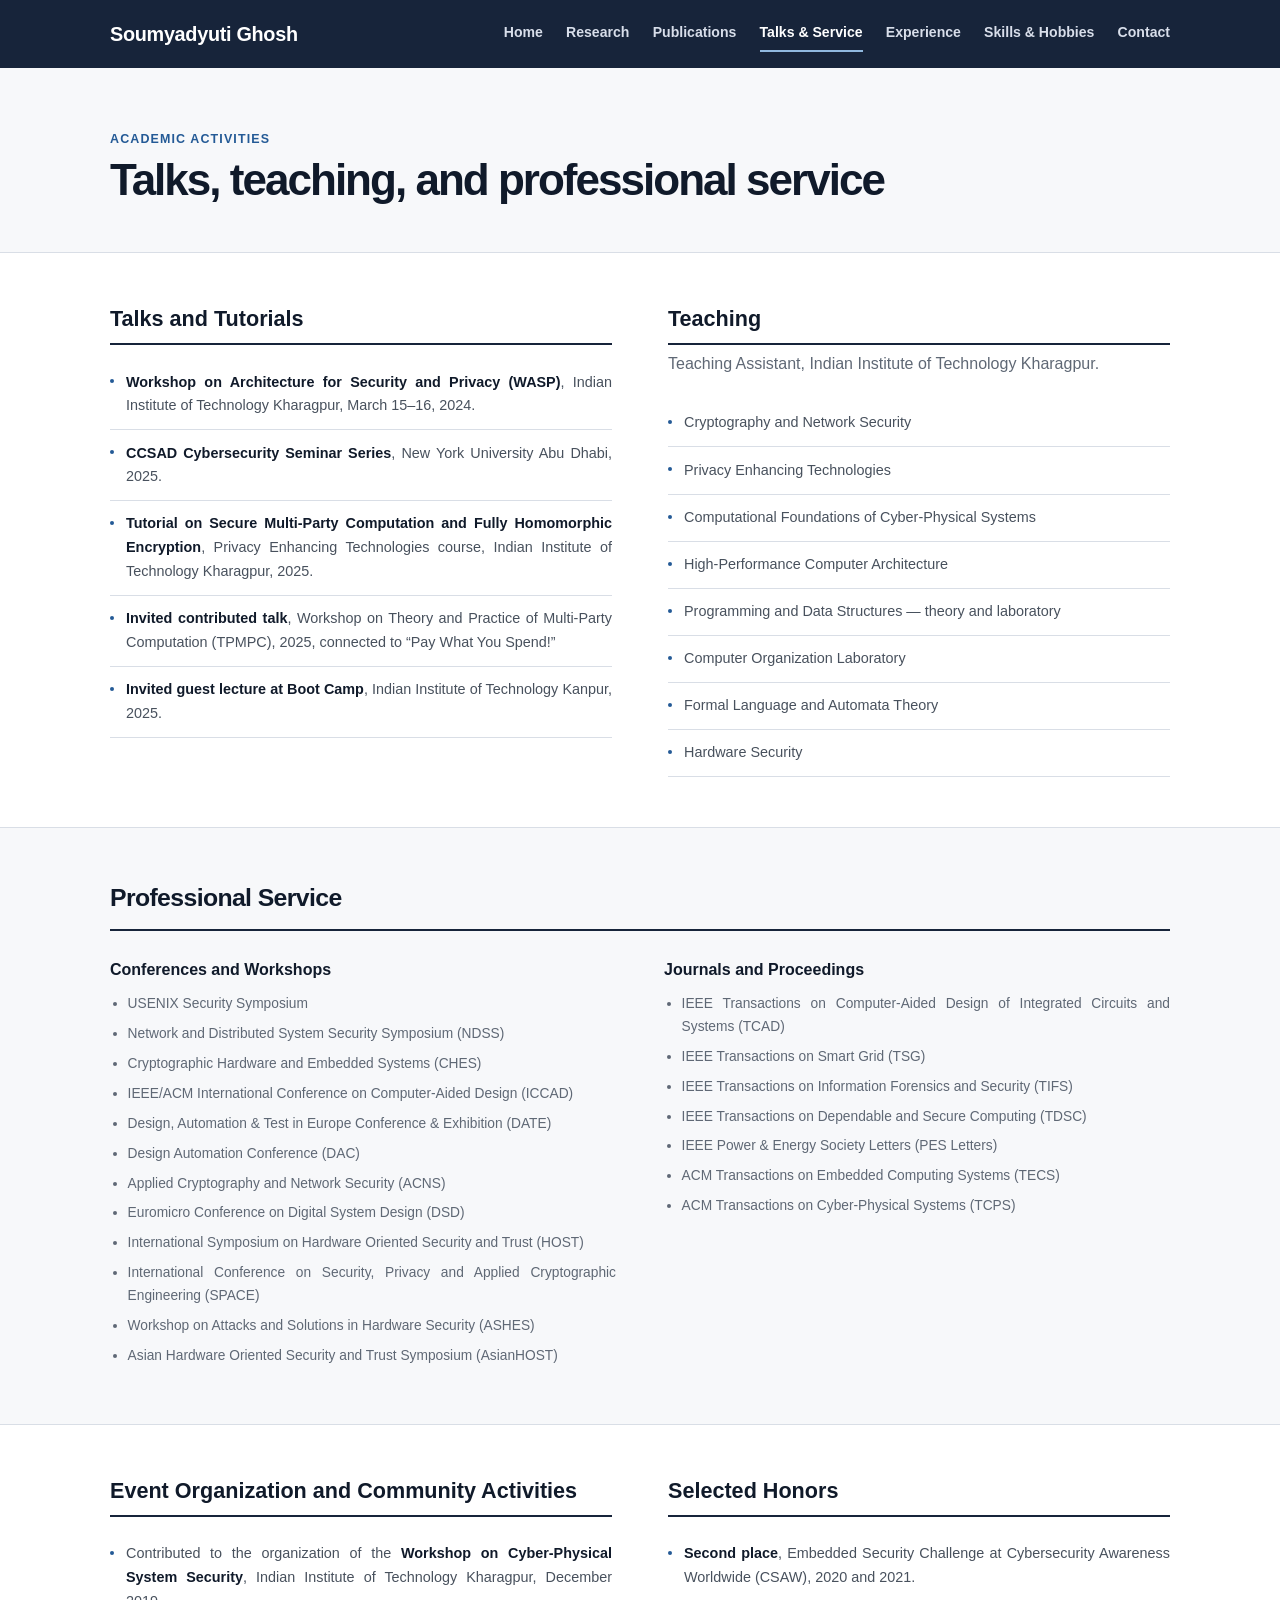
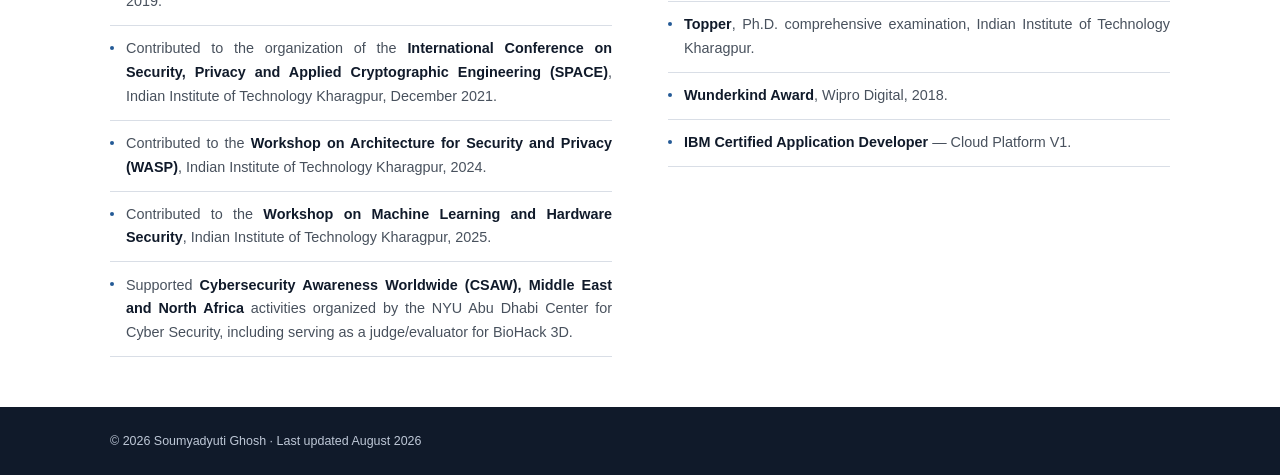
==== activities.html @ 859b3f40 "CV" ====
<!doctype html>
<html lang="en">
<head>
  <meta charset="utf-8">
  <meta name="viewport" content="width=device-width, initial-scale=1">
  <title>Talks and Service | Soumyadyuti Ghosh</title>
  <meta name="description" content="Talks, tutorials, teaching, professional service, event contributions, and honors of Soumyadyuti Ghosh.">
  <meta name="theme-color" content="#17243a">
  <link rel="icon" href="assets/favicon.svg" type="image/svg+xml">
  <link rel="stylesheet" href="assets/styles.css">
  <script>document.documentElement.classList.add('js');</script>
  <script src="assets/site.js" defer></script>
</head>
<body>
  <a class="skip-link" href="#main-content">Skip to content</a>
  <header class="site-header">
    <div class="container nav-wrap">
      <a class="site-name" href="index.html">Soumyadyuti Ghosh</a>
      <button class="nav-toggle" type="button" aria-expanded="false" aria-controls="site-navigation" aria-label="Open navigation"><svg viewBox="0 0 24 24" fill="none" stroke="currentColor" stroke-width="2" aria-hidden="true"><path d="M4 7h16M4 12h16M4 17h16"/></svg></button>
      <nav class="site-nav" id="site-navigation" aria-label="Primary navigation">
        <a href="index.html">Home</a><a href="research.html">Research</a><a href="publications.html">Publications</a><a href="activities.html" aria-current="page">Talks &amp; Service</a><a href="experience.html">Experience</a><a href="hobbies.html">Skills &amp; Hobbies</a><a href="contact.html">Contact</a>
      </nav>
    </div>
  </header>

  <main id="main-content">
    <header class="page-header">
      <div class="container">
        <p class="page-label">Academic activities</p>
        <h1>Talks, teaching, and professional service</h1>
      </div>
    </header>

    <section class="content-section" aria-label="Talks and teaching">
      <div class="container activity-layout">
        <div class="activity-block">
          <h2>Talks and Tutorials</h2>
          <ul class="activity-list">
            <li><strong>Workshop on Architecture for Security and Privacy (WASP)</strong>, Indian Institute of Technology Kharagpur, March 15–16, 2024.</li>
            <li><strong>CCSAD Cybersecurity Seminar Series</strong>, New York University Abu Dhabi, 2025.</li>
            <li><strong>Tutorial on Secure Multi-Party Computation and Fully Homomorphic Encryption</strong>, Privacy Enhancing Technologies course, Indian Institute of Technology Kharagpur, 2025.</li>
            <li><strong>Invited contributed talk</strong>, Workshop on Theory and Practice of Multi-Party Computation (TPMPC), 2025, connected to “Pay What You Spend!”</li>
            <li><strong>Invited guest lecture at Boot Camp</strong>, Indian Institute of Technology Kanpur, 2025.</li>
          </ul>
        </div>

        <div class="activity-block">
          <h2>Teaching</h2>
          <p class="systems-intro">Teaching Assistant, Indian Institute of Technology Kharagpur.</p>
          <ul class="activity-list">
            <li>Cryptography and Network Security</li>
            <li>Privacy Enhancing Technologies</li>
            <li>Computational Foundations of Cyber-Physical Systems</li>
            <li>High-Performance Computer Architecture</li>
            <li>Programming and Data Structures — theory and laboratory</li>
            <li>Computer Organization Laboratory</li>
            <li>Formal Language and Automata Theory</li>
            <li>Hardware Security</li>
          </ul>
        </div>
      </div>
    </section>

    <section class="content-section soft-section" aria-labelledby="service-title">
      <div class="container">
        <div class="section-heading"><h2 id="service-title">Professional Service</h2></div>
        <div class="service-columns">
          <div>
            <h3>Conferences and Workshops</h3>
            <ul class="service-list">
              <li>USENIX Security Symposium</li>
              <li>Network and Distributed System Security Symposium (NDSS)</li>
              <li>Cryptographic Hardware and Embedded Systems (CHES)</li>
              <li>IEEE/ACM International Conference on Computer-Aided Design (ICCAD)</li>
              <li>Design, Automation &amp; Test in Europe Conference &amp; Exhibition (DATE)</li>
              <li>Design Automation Conference (DAC)</li>
              <li>Applied Cryptography and Network Security (ACNS)</li>
              <li>Euromicro Conference on Digital System Design (DSD)</li>
              <li>International Symposium on Hardware Oriented Security and Trust (HOST)</li>
              <li>International Conference on Security, Privacy and Applied Cryptographic Engineering (SPACE)</li>
              <li>Workshop on Attacks and Solutions in Hardware Security (ASHES)</li>
              <li>Asian Hardware Oriented Security and Trust Symposium (AsianHOST)</li>
            </ul>
          </div>
          <div>
            <h3>Journals and Proceedings</h3>
            <ul class="service-list">
              <li>IEEE Transactions on Computer-Aided Design of Integrated Circuits and Systems (TCAD)</li>
              <li>IEEE Transactions on Smart Grid (TSG)</li>
              <li>IEEE Transactions on Information Forensics and Security (TIFS)</li>
              <li>IEEE Transactions on Dependable and Secure Computing (TDSC)</li>
              <li>IEEE Power &amp; Energy Society Letters (PES Letters)</li>
              <li>ACM Transactions on Embedded Computing Systems (TECS)</li>
              <li>ACM Transactions on Cyber-Physical Systems (TCPS)</li>
            </ul>
          </div>
        </div>
      </div>
    </section>

    <section class="content-section" aria-label="Events and recognition">
      <div class="container activity-layout">
        <div class="activity-block">
          <h2>Event Organization and Community Activities</h2>
          <ul class="activity-list">
            <li>Contributed to the organization of the <strong>Workshop on Cyber-Physical System Security</strong>, Indian Institute of Technology Kharagpur, December 2019.</li>
            <li>Contributed to the organization of the <strong>International Conference on Security, Privacy and Applied Cryptographic Engineering (SPACE)</strong>, Indian Institute of Technology Kharagpur, December 2021.</li>
            <li>Contributed to the <strong>Workshop on Architecture for Security and Privacy (WASP)</strong>, Indian Institute of Technology Kharagpur, 2024.</li>
            <li>Contributed to the <strong>Workshop on Machine Learning and Hardware Security</strong>, Indian Institute of Technology Kharagpur, 2025.</li>
            <li>Supported <strong>Cybersecurity Awareness Worldwide (CSAW), Middle East and North Africa</strong> activities organized by the NYU Abu Dhabi Center for Cyber Security, including serving as a judge/evaluator for BioHack 3D.</li>
          </ul>
        </div>

        <div class="activity-block">
          <h2>Selected Honors</h2>
          <ul class="activity-list">
            <li><strong>Second place</strong>, Embedded Security Challenge at Cybersecurity Awareness Worldwide (CSAW), 2020 and 2021.</li>
            <li><strong>Topper</strong>, Ph.D. comprehensive examination, Indian Institute of Technology Kharagpur.</li>
            <li><strong>Wunderkind Award</strong>, Wipro Digital, 2018.</li>
            <li><strong>IBM Certified Application Developer</strong> — Cloud Platform V1.</li>
          </ul>
        </div>
      </div>
    </section>
  </main>

  <footer class="site-footer">
    <div class="container footer-wrap"><p>© <span data-current-year>2026</span> Soumyadyuti Ghosh · Last updated August 2026</p></div>
  </footer>
</body>
</html>
---- assets/styles.css ----
:root {
  --navy: #17243a;
  --navy-deep: #101a2a;
  --blue: #245a96;
  --blue-dark: #194676;
  --blue-pale: #eef4fa;
  --ink: #202630;
  --muted: #5f6875;
  --line: #d9dee6;
  --line-dark: #c9d0da;
  --surface: #ffffff;
  --surface-soft: #f7f8fa;
  --content-width: 1060px;
  --sans: -apple-system, BlinkMacSystemFont, "Segoe UI", Roboto, Helvetica, Arial, sans-serif;
}

* {
  box-sizing: border-box;
}

[hidden] {
  display: none !important;
}

html {
  scroll-behavior: smooth;
}

body {
  margin: 0;
  background: var(--surface);
  color: var(--ink);
  font-family: var(--sans);
  font-size: 16px;
  line-height: 1.65;
  text-rendering: optimizeLegibility;
}

main p,
main li {
  hyphens: auto;
  text-align: justify;
  text-justify: inter-word;
}

.page-label,
.profile-role,
.profile-affiliation,
.profile-email,
.authors,
.venue,
.research-citation,
.research-venue {
  hyphens: none;
  text-align: left;
}

a {
  color: var(--blue);
  text-decoration: none;
}

a:hover {
  color: var(--blue-dark);
  text-decoration: underline;
  text-underline-offset: 0.18em;
}

button,
input,
select,
textarea {
  font: inherit;
}

:focus-visible {
  outline: 3px solid rgba(72, 139, 204, 0.45);
  outline-offset: 3px;
}

.skip-link {
  position: fixed;
  z-index: 1000;
  top: 0.6rem;
  left: 0.6rem;
  padding: 0.55rem 0.8rem;
  background: white;
  color: var(--navy);
  transform: translateY(-160%);
}

.skip-link:focus {
  transform: translateY(0);
}

.container {
  width: min(calc(100% - 2.5rem), var(--content-width));
  margin-inline: auto;
}

.site-header {
  position: sticky;
  z-index: 50;
  top: 0;
  background: var(--navy);
  color: white;
}

.nav-wrap {
  min-height: 68px;
  display: flex;
  align-items: center;
  justify-content: space-between;
  gap: 2rem;
}

.site-name {
  color: white;
  font-size: 1.24rem;
  font-weight: 650;
  letter-spacing: -0.015em;
  text-decoration: none;
  white-space: nowrap;
}

.site-name:hover {
  color: white;
  text-decoration: none;
}

.site-nav {
  display: flex;
  align-items: center;
  gap: 1.45rem;
}

.site-nav a {
  padding: 0.35rem 0;
  border-bottom: 2px solid transparent;
  color: #d8deea;
  font-size: 0.88rem;
  font-weight: 550;
  text-decoration: none;
}

.site-nav a:hover,
.site-nav a[aria-current="page"] {
  border-bottom-color: #90b8df;
  color: white;
  text-decoration: none;
}

.nav-toggle {
  display: none;
  width: 40px;
  height: 38px;
  align-items: center;
  justify-content: center;
  border: 1px solid #687991;
  border-radius: 2px;
  background: transparent;
  color: white;
  cursor: pointer;
}

.nav-toggle svg {
  width: 22px;
  height: 22px;
}

.profile-intro {
  padding-block: 2.65rem 2.3rem;
  border-bottom: 1px solid var(--line);
}

.profile-layout {
  display: grid;
  grid-template-columns: 220px minmax(0, 1fr);
  gap: 2rem;
  align-items: start;
}

.profile-photo-frame {
  width: 220px;
  margin: 0;
  padding: 5px;
  overflow: hidden;
  border: 1px solid var(--line-dark);
  border-radius: 22px;
  background: white;
  box-shadow: 0 12px 28px rgba(16, 26, 42, 0.14);
}

.profile-main,
.profile-identity {
  min-width: 0;
}

.profile-photo-frame img {
  display: block;
  width: 100%;
  height: auto;
  border-radius: 16px;
}

.profile-intro h1,
.page-header h1,
.not-found h1 {
  margin: 0;
  color: var(--navy-deep);
  font-size: clamp(2.35rem, 5vw, 3rem);
  font-weight: 620;
  letter-spacing: -0.045em;
  line-height: 1.05;
}

.profile-role {
  margin: 0.8rem 0 0;
  color: #404a58;
  font-size: 1.14rem;
  font-weight: 600;
}

.profile-affiliation {
  margin: 0.15rem 0 0;
  color: var(--muted);
  font-size: 1rem;
}

.profile-copy {
  max-width: none;
  margin-top: 1.35rem;
}

.profile-copy p {
  margin: 0;
}

.profile-copy p + p {
  margin-top: 0.9rem;
}

.profile-contact {
  grid-column: 1 / -1;
  display: flex;
  flex-wrap: wrap;
  align-items: center;
  justify-content: center;
  gap: 0.55rem 1.25rem;
  margin-top: 1.3rem;
  padding-top: 1rem;
  border-top: 1px solid var(--line);
}

.profile-email {
  margin: 0;
  color: var(--muted);
  font-size: 0.9rem;
  white-space: nowrap;
}

.profile-email strong {
  color: var(--navy-deep);
  font-weight: 650;
}

.profile-links {
  display: flex;
  flex-wrap: wrap;
  justify-content: center;
  align-items: center;
  gap: 0.55rem 1.25rem;
  margin: 0;
  font-size: 0.92rem;
}

.profile-links a {
  font-weight: 650;
  white-space: nowrap;
}

.profile-cv-link {
  padding: 0.42rem 0.75rem;
  border-radius: 6px;
  background: var(--blue);
  color: white;
}

.profile-cv-link:hover {
  background: var(--blue-dark);
  color: white;
  text-decoration: none;
}

.research-focus {
  max-width: none;
  margin-top: 1.4rem;
  padding: 0.85rem 1rem;
  border-left: 3px solid var(--blue);
  background: var(--blue-pale);
  color: #384555;
}

.research-focus strong {
  color: var(--navy-deep);
}

.content-section {
  padding-block: 3.1rem;
}

.content-section + .content-section {
  border-top: 1px solid var(--line);
}

.soft-section {
  background: var(--surface-soft);
}

.soft-section.content-section + .content-section,
.content-section + .soft-section.content-section {
  border-top: 1px solid var(--line);
}

.section-heading {
  display: flex;
  align-items: baseline;
  justify-content: space-between;
  gap: 2rem;
  margin-bottom: 1.65rem;
  padding-bottom: 0.65rem;
  border-bottom: 2px solid var(--navy);
}

.section-heading h2 {
  margin: 0;
  color: var(--navy-deep);
  font-size: 1.55rem;
  font-weight: 650;
  letter-spacing: -0.025em;
}

.section-heading a,
.section-heading span {
  color: var(--muted);
  font-size: 0.84rem;
}

.section-heading a {
  color: var(--blue);
  font-weight: 600;
}

.research-list,
.publication-list,
.news-list,
.career-list,
.activity-list,
.plain-list {
  margin: 0;
  padding: 0;
  list-style: none;
}

.research-item {
  display: grid;
  grid-template-columns: minmax(190px, 0.42fr) minmax(0, 1fr);
  gap: 2rem;
  padding-block: 1.35rem;
  border-bottom: 1px solid var(--line);
}

.research-item:first-child {
  padding-top: 0.25rem;
}

.research-item:last-child {
  border-bottom: 0;
}

.research-item h3,
.paper-title,
.project-row h4,
.system-item h3,
.activity-block h2,
.activity-block h3 {
  margin: 0;
  color: var(--navy-deep);
  font-size: 1.05rem;
  font-weight: 650;
  line-height: 1.45;
}

.research-item p {
  margin: 0;
  color: var(--muted);
}

.research-item .project-name {
  color: var(--blue);
  font-size: 0.76rem;
  font-weight: 750;
  letter-spacing: 0.08em;
  text-transform: uppercase;
}

.inline-link {
  display: inline-block;
  margin-top: 0.6rem;
  font-size: 0.85rem;
  font-weight: 600;
}

.paper-item {
  display: grid;
  grid-template-columns: 62px minmax(0, 1fr);
  gap: 1.15rem;
  padding-block: 1.05rem;
  border-bottom: 1px solid var(--line);
}

.paper-item:last-child {
  border-bottom: 0;
}

.paper-year {
  color: var(--blue);
  font-size: 0.88rem;
  font-weight: 700;
}

.paper-title {
  font-size: 1rem;
}

.paper-meta {
  margin: 0.25rem 0 0;
  color: var(--muted);
  font-size: 0.87rem;
}

.home-columns {
  display: grid;
  grid-template-columns: minmax(0, 1.2fr) minmax(280px, 0.8fr);
  gap: 4rem;
}

.column-heading {
  margin: 0 0 1.2rem;
  padding-bottom: 0.55rem;
  border-bottom: 2px solid var(--navy);
  color: var(--navy-deep);
  font-size: 1.35rem;
  font-weight: 650;
}

.news-item {
  display: grid;
  grid-template-columns: 54px minmax(0, 1fr);
  gap: 0.85rem;
  padding-block: 0.75rem;
  border-bottom: 1px solid var(--line);
}

.news-item time {
  color: var(--blue);
  font-size: 0.78rem;
  font-weight: 700;
}

.news-item p {
  margin: 0;
  color: #424b58;
  font-size: 0.9rem;
}

.career-group + .career-group {
  margin-top: 2.5rem;
}

.career-item {
  padding: 0.8rem 0;
  border-bottom: 1px solid var(--line);
}

.career-item strong,
.career-item span,
.career-item small {
  display: block;
}

.career-item strong {
  color: var(--navy-deep);
  font-size: 0.94rem;
}

.career-item span {
  color: #48515e;
  font-size: 0.87rem;
}

.career-item small {
  margin-top: 0.12rem;
  color: var(--muted);
  font-size: 0.78rem;
}

.single-column-content {
  max-width: 880px;
}

.skill-list {
  margin: 0;
}

.skill-entry {
  padding: 1.15rem 0 1.25rem;
  border-bottom: 1px solid var(--line);
}

.skill-entry:first-child {
  padding-top: 0.15rem;
}

.skill-entry dt {
  color: var(--navy-deep);
  font-weight: 650;
}

.skill-entry dd {
  margin: 0.35rem 0 0;
  color: var(--muted);
  font-size: 0.92rem;
  hyphens: auto;
  text-align: justify;
  text-justify: inter-word;
}

.skill-points {
  margin: 0;
  padding-left: 1.2rem;
}

.skill-points li + li {
  margin-top: 0.35rem;
}

.hobby-entry {
  padding: 1.25rem 0;
  border-bottom: 1px solid var(--line);
}

.hobby-entry h2,
.hobby-entry h3 {
  margin: 0;
  color: var(--navy-deep);
  font-size: 1.08rem;
  font-weight: 650;
}

.hobby-entry p {
  margin: 0.55rem 0 0;
  color: var(--muted);
}

.experience-entry {
  padding: 1.35rem 0 1.5rem;
  border-bottom: 1px solid var(--line);
}

.experience-entry:first-child {
  padding-top: 0.15rem;
}

.experience-entry:last-child {
  padding-bottom: 0;
  border-bottom: 0;
}

.experience-heading {
  display: grid;
  grid-template-columns: minmax(0, 1fr) auto;
  gap: 0.75rem 2rem;
  align-items: start;
}

.experience-entry h3 {
  margin: 0;
  color: var(--navy-deep);
  font-size: 1.08rem;
  font-weight: 650;
  line-height: 1.45;
}

.experience-date {
  padding-top: 0.12rem;
  color: var(--blue);
  font-size: 0.84rem;
  font-weight: 700;
  white-space: nowrap;
}

.experience-organization,
.experience-supervisor {
  display: block;
  hyphens: none;
  text-align: left;
}

.experience-organization {
  margin: 0.22rem 0 0;
  color: var(--blue-dark);
  font-size: 0.9rem;
  font-weight: 600;
}

.experience-supervisor {
  margin: 0.2rem 0 0;
  color: var(--muted);
  font-size: 0.84rem;
  font-weight: 400;
}

.experience-summary {
  margin: 0.75rem 0 0;
  color: var(--muted);
  font-size: 0.92rem;
}

.experience-summary strong {
  color: #3f4957;
}

.experience-details {
  margin: 0.75rem 0 0;
  padding-left: 1.15rem;
  color: var(--muted);
  font-size: 0.92rem;
}

.experience-details li + li {
  margin-top: 0.5rem;
}

.project-experience-list .experience-entry {
  padding-block: 1.25rem 1.4rem;
}

.contact-grid {
  display: grid;
  grid-template-columns: repeat(2, minmax(0, 1fr));
  gap: 1.5rem;
}

.contact-card {
  min-width: 0;
  padding: 1.6rem;
  border: 1px solid var(--line-dark);
  border-top: 3px solid var(--navy);
  background: var(--surface);
}

.contact-card-label {
  margin: 0 0 0.35rem;
  color: var(--blue);
  font-size: 0.74rem;
  font-weight: 750;
  letter-spacing: 0.09em;
  text-align: left;
  text-transform: uppercase;
}

.contact-card h2,
.mail-panel h2 {
  margin: 0;
  color: var(--navy-deep);
  font-size: 1.25rem;
  font-weight: 650;
  letter-spacing: -0.015em;
}

.contact-address {
  margin-top: 1rem;
  color: #48515e;
  font-style: normal;
  line-height: 1.78;
}

.contact-channels {
  margin: 1rem 0 0;
}

.contact-channels > div {
  padding: 0.65rem 0;
  border-bottom: 1px solid var(--line);
}

.contact-channels dt {
  color: var(--navy-deep);
  font-size: 0.82rem;
  font-weight: 650;
}

.contact-channels dd {
  margin: 0.12rem 0 0;
  color: var(--muted);
  font-size: 0.9rem;
  overflow-wrap: anywhere;
}

.contact-actions {
  display: flex;
  flex-wrap: wrap;
  gap: 0.65rem;
  margin-top: 1.15rem;
}

.contact-button {
  background: transparent;
  cursor: pointer;
}

.mail-panel {
  display: grid;
  grid-template-columns: minmax(220px, 0.38fr) minmax(0, 0.62fr);
  gap: 2.5rem;
  margin-top: 1.5rem;
  padding: 1.8rem;
  border: 1px solid var(--line-dark);
  background: var(--surface-soft);
}

.mail-fallback {
  margin-top: 1.5rem;
  padding: 1.4rem 1.5rem;
  border: 1px solid var(--line-dark);
  border-left: 3px solid var(--blue);
  background: var(--surface-soft);
}

.mail-fallback h2 {
  margin: 0;
  color: var(--navy-deep);
  font-size: 1.08rem;
}

.mail-fallback p {
  margin: 0.45rem 0 0;
  color: var(--muted);
  font-size: 0.9rem;
}

.mail-panel-intro > p:last-child {
  margin: 0.75rem 0 0;
  color: var(--muted);
  font-size: 0.9rem;
}

.mail-form {
  display: grid;
  grid-template-columns: repeat(2, minmax(0, 1fr));
  gap: 1rem;
}

.form-field {
  min-width: 0;
}

.form-field-wide {
  grid-column: 1 / -1;
}

.form-field label {
  display: block;
  margin-bottom: 0.3rem;
  color: var(--navy-deep);
  font-size: 0.84rem;
  font-weight: 650;
}

.form-field input,
.form-field select,
.form-field textarea {
  width: 100%;
  border: 1px solid var(--line-dark);
  border-radius: 2px;
  background: white;
  color: var(--ink);
}

.form-field input,
.form-field select {
  min-height: 44px;
  padding: 0.55rem 0.65rem;
}

.form-field textarea {
  display: block;
  min-height: 150px;
  padding: 0.65rem;
  resize: vertical;
}

.form-hint {
  display: block;
  margin-top: 0.3rem;
  color: var(--muted);
  font-size: 0.76rem;
}

.form-submit {
  display: flex;
  flex-wrap: wrap;
  align-items: center;
  gap: 0.75rem 1rem;
}

.mail-submit {
  padding: 0.65rem 1rem;
  border: 1px solid var(--blue);
  border-radius: 2px;
  background: var(--blue);
  color: white;
  font-weight: 650;
  cursor: pointer;
}

.mail-submit:hover {
  border-color: var(--blue-dark);
  background: var(--blue-dark);
}

.form-status {
  margin: 0;
  color: var(--muted);
  font-size: 0.8rem;
  text-align: left;
}

.page-header {
  padding-block: 3.8rem 3.1rem;
  border-bottom: 1px solid var(--line);
  background: var(--surface-soft);
}

.page-header h1 {
  font-size: clamp(2.1rem, 4.2vw, 2.75rem);
}

.page-header p {
  max-width: 820px;
  margin: 1rem 0 0;
  color: var(--muted);
  font-size: 1.04rem;
}

.page-label {
  margin: 0 0 0.45rem !important;
  color: var(--blue) !important;
  font-size: 0.78rem !important;
  font-weight: 750;
  letter-spacing: 0.09em;
  text-transform: uppercase;
}

.research-portfolio-part {
  padding-block: 2.6rem;
  border-bottom: 1px solid var(--line);
}

.research-portfolio-part:first-of-type {
  padding-top: 0;
}

.research-portfolio-part:last-child {
  border-bottom: 0;
}

.portfolio-heading {
  display: flex;
  align-items: baseline;
  gap: 0.85rem;
  margin-bottom: 1.35rem;
}

.portfolio-heading span {
  color: var(--blue);
  font-size: 0.76rem;
  font-weight: 750;
  letter-spacing: 0.08em;
}

.portfolio-heading h3 {
  margin: 0;
  color: var(--navy-deep);
  font-size: 1.5rem;
  font-weight: 650;
  letter-spacing: -0.02em;
}

.research-domain + .research-domain {
  margin-top: 2.2rem;
}

.research-domain > h4 {
  margin: 0;
  padding: 0.68rem 0.85rem;
  background: var(--navy);
  color: white;
  font-size: 0.93rem;
  font-weight: 650;
  letter-spacing: 0.01em;
}

.research-paper-row {
  padding: 1rem 1rem 1.1rem;
  border-right: 1px solid var(--line);
  border-bottom: 1px solid var(--line);
  border-left: 1px solid var(--line);
  background: white;
}

.research-paper-row h5 {
  margin: 0;
  color: var(--navy-deep);
  font-size: 1rem;
  font-weight: 650;
  line-height: 1.45;
}

.research-paper-row h5 a {
  color: var(--navy-deep);
}

.research-paper-row h5 a:hover {
  color: var(--blue-dark);
}

.research-paper-row p {
  margin: 0.28rem 0 0;
}

.paper-disclosure {
  border-right: 1px solid var(--line);
  border-bottom: 1px solid var(--line);
  border-left: 1px solid var(--line);
  background: white;
}

.home-research-disclosure:first-child {
  border-top: 1px solid var(--line);
}

.paper-disclosure summary {
  position: relative;
  display: block;
  padding: 1rem 1rem 1rem 2.25rem;
  color: var(--navy-deep);
  font-weight: 650;
  line-height: 1.45;
  list-style: none;
  cursor: pointer;
}

.paper-disclosure summary::-webkit-details-marker {
  display: none;
}

.paper-disclosure summary::marker {
  content: "";
}

.paper-disclosure summary::before {
  position: absolute;
  top: 0.85rem;
  left: 0.82rem;
  color: var(--blue);
  font-size: 1.3rem;
  line-height: 1;
  content: "\203A";
  transition: transform 150ms ease;
}

.paper-disclosure[open] summary {
  background: var(--blue-pale);
}

.paper-disclosure[open] summary::before {
  transform: rotate(90deg);
}

.paper-disclosure-body {
  padding: 1rem 1.25rem 1.35rem 2.25rem;
  border-top: 1px solid var(--line);
}

.paper-disclosure-body p {
  max-width: 850px;
  margin: 0.7rem 0 0;
  color: #4b5562;
}

.paper-disclosure-body p:first-child {
  margin-top: 0;
}

.research-citation {
  font-size: 0.86rem;
}

.research-venue {
  color: var(--blue-dark) !important;
  font-size: 0.83rem;
}

.systems-intro {
  max-width: 760px;
  margin: -0.5rem 0 1.4rem;
  color: var(--muted);
}

.systems-list {
  display: grid;
  grid-template-columns: repeat(2, minmax(0, 1fr));
  border-top: 1px solid var(--line-dark);
  border-left: 1px solid var(--line-dark);
}

.system-item {
  padding: 1.4rem;
  border-right: 1px solid var(--line-dark);
  border-bottom: 1px solid var(--line-dark);
  background: white;
}

.system-item h3 {
  font-size: 1rem;
}

.system-item p {
  margin: 0.55rem 0 0;
  color: var(--muted);
  font-size: 0.88rem;
}

.system-item.primary {
  grid-column: 1 / -1;
}

.publication-item {
  display: grid;
  grid-template-columns: 68px minmax(0, 1fr);
  gap: 1.25rem;
  padding-block: 1.4rem;
  border-top: 1px solid var(--line);
}

.publication-group + .publication-group {
  margin-top: 3.4rem;
}

.publication-group > h2 {
  margin: 0 0 0.55rem;
  padding-bottom: 0.55rem;
  border-bottom: 2px solid var(--navy);
  color: var(--navy-deep);
  font-size: 1.35rem;
  font-weight: 650;
}

.publication-group > p {
  margin: 0 0 0.8rem;
  color: var(--muted);
  font-size: 0.86rem;
}

.publication-item:first-child {
  border-top: 0;
}

.publication-item .paper-year {
  padding-top: 0.12rem;
}

.publication-item h3 {
  margin: 0;
  color: var(--navy-deep);
  font-size: 1rem;
  font-weight: 650;
  line-height: 1.45;
}

.authors,
.venue {
  margin: 0.28rem 0 0;
  color: var(--muted);
  font-size: 0.86rem;
}

.venue {
  color: #414b59;
}

.activity-layout {
  display: grid;
  grid-template-columns: repeat(2, minmax(0, 1fr));
  gap: 3.5rem;
}

.activity-block + .activity-block {
  margin-top: 0;
}

.activity-block h2 {
  margin-bottom: 0.9rem;
  padding-bottom: 0.55rem;
  border-bottom: 2px solid var(--navy);
  font-size: 1.35rem;
}

.activity-block h3 {
  margin: 1.4rem 0 0.5rem;
  font-size: 1rem;
}

.activity-list li,
.plain-list li {
  position: relative;
  padding: 0.7rem 0 0.7rem 1rem;
  border-bottom: 1px solid var(--line);
  color: #48515d;
  font-size: 0.9rem;
}

.activity-list li::before,
.plain-list li::before {
  position: absolute;
  top: 1.25rem;
  left: 0;
  width: 4px;
  height: 4px;
  border-radius: 50%;
  background: var(--blue);
  content: "";
}

.activity-list li strong,
.plain-list li strong {
  color: var(--navy-deep);
}

.service-columns {
  display: grid;
  grid-template-columns: repeat(2, minmax(0, 1fr));
  gap: 3rem;
}

.service-columns h3 {
  margin: 0 0 0.6rem;
  color: var(--navy-deep);
  font-size: 1rem;
}

.service-list {
  margin: 0;
  padding-left: 1.1rem;
}

.service-list li {
  margin: 0.45rem 0;
  color: var(--muted);
  font-size: 0.86rem;
}

.not-found {
  min-height: calc(100vh - 68px);
  display: grid;
  place-items: center;
  padding-block: 5rem;
}

.not-found h1 {
  font-size: clamp(2rem, 5vw, 3.4rem);
}

.not-found p {
  margin: 1rem 0 1.3rem;
  color: var(--muted);
}

.text-button {
  display: inline-block;
  padding: 0.55rem 0.8rem;
  border: 1px solid var(--blue);
  border-radius: 2px;
  color: var(--blue-dark);
  font-size: 0.88rem;
  font-weight: 600;
}

.text-button:hover {
  background: var(--blue-pale);
  text-decoration: none;
}

.site-footer {
  padding-block: 1.5rem;
  background: var(--navy-deep);
  color: #bec8d7;
}

.footer-wrap {
  display: flex;
  align-items: center;
  justify-content: space-between;
  gap: 2rem;
}

.footer-wrap p {
  margin: 0;
  font-size: 0.78rem;
}

@media (max-width: 980px) {
  .nav-wrap {
    min-height: 62px;
    flex-wrap: wrap;
  }

  .js .nav-toggle {
    display: inline-flex;
  }

  .site-nav {
    width: 100%;
    flex-wrap: wrap;
    gap: 0.4rem 1.25rem;
    padding-bottom: 0.8rem;
  }

  .js .site-nav {
    display: none;
  }

  .js .site-nav.is-open {
    display: flex;
  }
}

@media (max-width: 820px) {

  .profile-intro {
    padding-block: 2.45rem 2.15rem;
  }

  .profile-layout {
    grid-template-columns: 190px minmax(0, 1fr);
    gap: 1.5rem;
  }

  .profile-photo-frame {
    width: 190px;
    border-radius: 19px;
  }

  .profile-photo-frame img {
    border-radius: 13px;
  }

  .home-columns,
  .activity-layout,
  .mail-panel {
    grid-template-columns: 1fr;
    gap: 3rem;
  }
}

@media (max-width: 620px) {
  .container {
    width: min(calc(100% - 1.5rem), var(--content-width));
  }

  .site-name {
    font-size: 1.05rem;
  }

  .site-nav {
    align-items: stretch;
    flex-direction: column;
  }

  .site-nav a {
    padding: 0.45rem 0;
    border-bottom: 1px solid #344259;
  }

  .profile-intro h1 {
    font-size: clamp(1.72rem, 8vw, 2.15rem);
  }

  .profile-intro {
    padding-block: 2rem 1.85rem;
  }

  .profile-layout {
    grid-template-columns: 1fr;
    gap: 1.35rem;
  }

  .profile-photo-frame {
    width: 210px;
    justify-self: center;
    border-radius: 17px;
  }

  .profile-photo-frame img {
    border-radius: 11px;
  }

  .profile-identity,
  .profile-email {
    text-align: center;
  }

  .profile-copy {
    margin-top: 1.15rem;
  }

  .profile-contact {
    flex-direction: column;
    margin-top: 1.1rem;
    padding-top: 0.9rem;
  }

  .profile-email {
    white-space: normal;
    overflow-wrap: anywhere;
  }

  .profile-links {
    flex-wrap: wrap;
  }

  .content-section {
    padding-block: 2.55rem;
  }

  .section-heading {
    align-items: flex-start;
    flex-direction: column;
    gap: 0.25rem;
  }

  .research-item,
  .publication-item {
    grid-template-columns: 1fr;
    gap: 0.45rem;
  }

  .paper-item {
    grid-template-columns: 48px minmax(0, 1fr);
    gap: 0.8rem;
  }

  .experience-heading {
    grid-template-columns: 1fr;
    gap: 0.25rem;
  }

  .systems-list,
  .service-columns,
  .contact-grid,
  .mail-form {
    grid-template-columns: 1fr;
  }

  .form-field-wide {
    grid-column: auto;
  }

  .system-item.primary {
    grid-column: auto;
  }

  .footer-wrap {
    align-items: flex-start;
    flex-direction: column;
    gap: 0.65rem;
  }
}

@media (max-width: 360px) {
  .profile-photo-frame {
    width: 180px;
  }

  .profile-intro h1 {
    font-size: 1.58rem;
  }

  .profile-role {
    font-size: 0.95rem;
  }

  .profile-affiliation {
    font-size: 0.88rem;
  }
}

@media (prefers-reduced-motion: reduce) {
  html {
    scroll-behavior: auto;
  }
}

@media print {
  .site-header,
  .site-footer {
    display: none !important;
  }

  body {
    color: black;
    font-size: 11pt;
  }

  .content-section,
  .page-header,
  .profile-intro {
    padding-block: 1.2rem;
  }

  .publication-item,
  .research-paper-row,
  .paper-disclosure,
  .experience-entry {
    break-inside: avoid;
  }
}
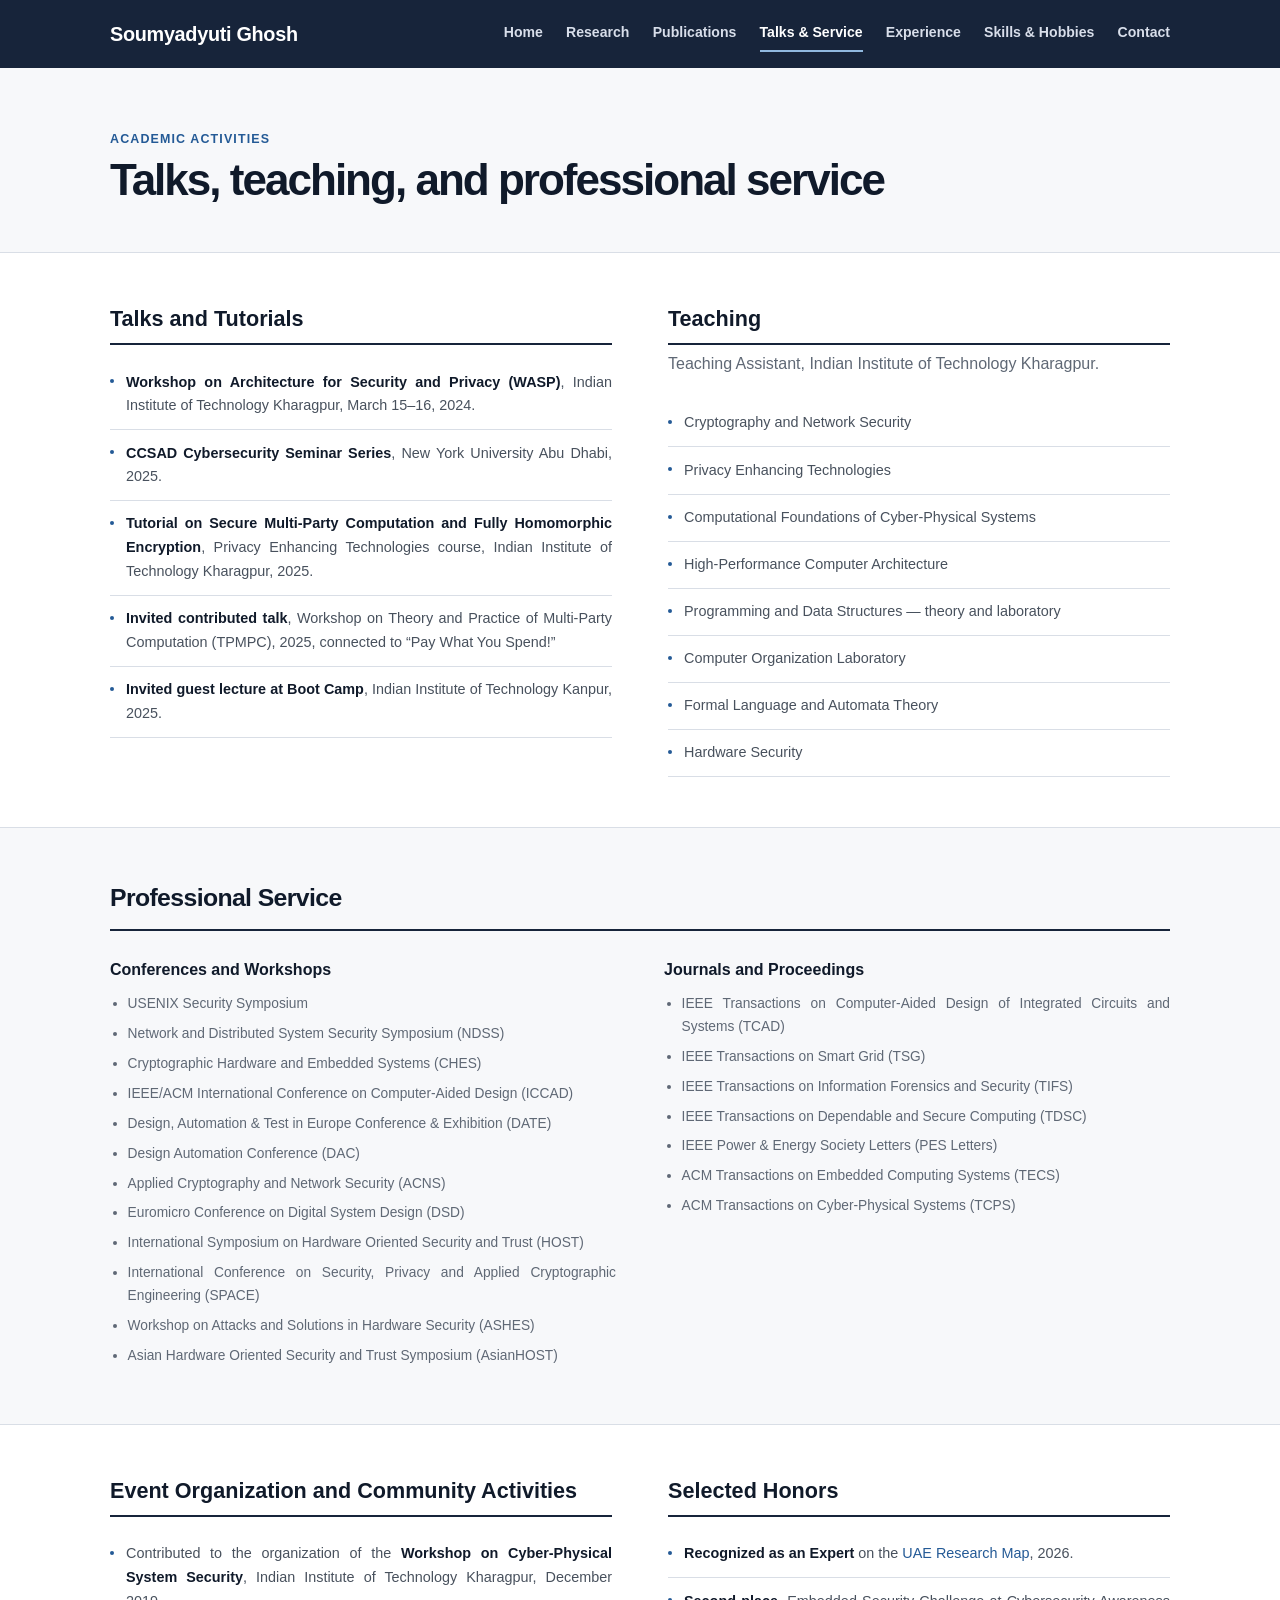
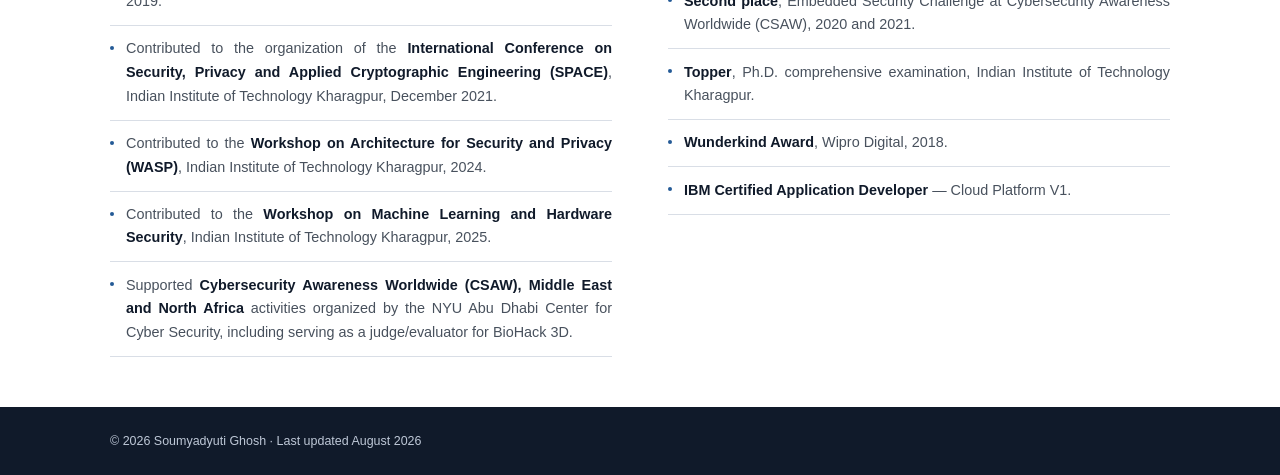
==== commit 40753adb: "CV" ====
--- a/activities.html
+++ b/activities.html
@@ -114,6 +114,12 @@
         <div class="activity-block">
           <h2>Selected Honors</h2>
           <ul class="activity-list">
+            <li>
+            <strong>Recognized as an Expert</strong> on the
+            <a href="https://uaeresearchmap.ae/"
+               target="_blank"
+               rel="noopener noreferrer">UAE Research Map</a>, 2026.
+            </li>
             <li><strong>Second place</strong>, Embedded Security Challenge at Cybersecurity Awareness Worldwide (CSAW), 2020 and 2021.</li>
             <li><strong>Topper</strong>, Ph.D. comprehensive examination, Indian Institute of Technology Kharagpur.</li>
             <li><strong>Wunderkind Award</strong>, Wipro Digital, 2018.</li>
